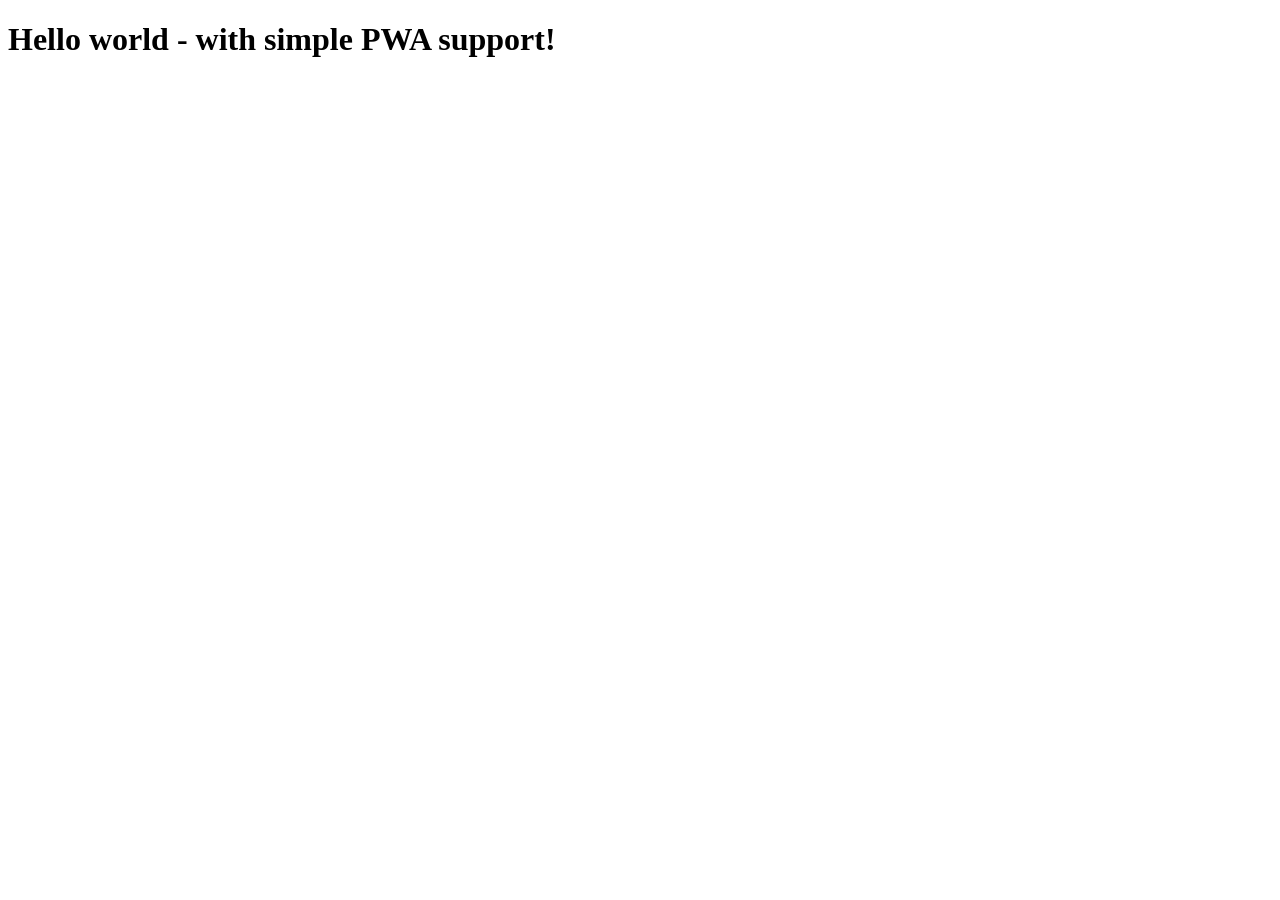
==== src/content/index.html @ b285e8cf "changed manifest json scope, url and meta tags in html" ====
<!DOCTYPE html>
<html lang="en">

<head>
  <meta charset="UTF-8" />
  <meta name="viewport" content="width=device-width, initial-scale=1.0" />
  <meta http-equiv="X-UA-Compatible" content="ie=edge" />
  <title>Local Storage</title>
  <meta name="description" content="Local Storage usage example." />

  <!-- Title -->
  <meta property="og:title" content="Local Storage usage example." />
  <!-- OPTIONAL description. 2-4 sentences. -->
  <meta property="og:description" content="Local Storage usage example." />
  <!-- full url with http(s) ie. https://maciejkorsan.github.io/my-repo/ -->
  <meta property="og:url" content="https://kamilpreweda.github.io/local_storage/" />
  <!-- full url to the image with http(s) ie. https://maciejkorsan.github.io/my-repo/assets/img/fb.png. Facebook suggests at least 1200 x 630. -->
  <meta property="og:image" content="https://maciejkorsan.com/wtf-gulp-starter/assets/img/cover.png" />

  <link rel="manifest" href="manifest.json" />
  <meta name="apple-mobile-web-app-capable" content="yes" />
  <link rel="apple-touch-icon" sizes="192x192" href="assets/pwa/icons/icon-192x192.png" />

  <link rel="icon" type="image/png" href="assets/pwa/icons/icon-192x192.png" />

  <link rel="stylesheet" href="css/main.css" />
</head>

<body>
  <h1>Hello world - with simple PWA support!</h1>

  <script src="js/main.js"></script>
</body>

</html>
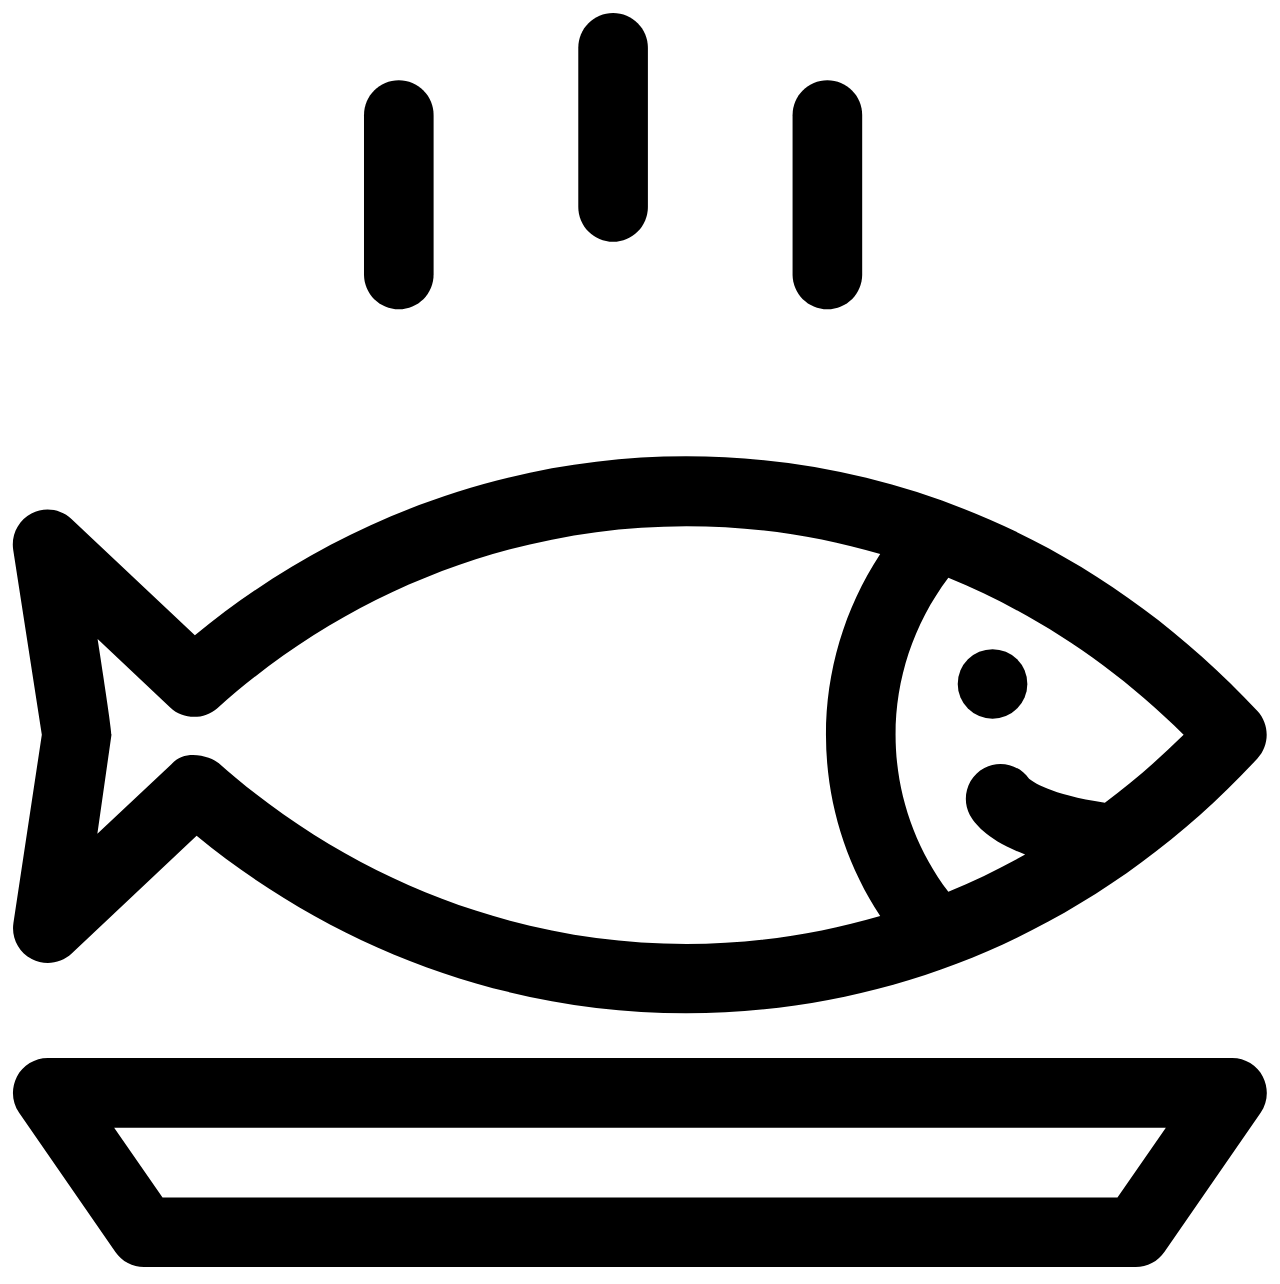
==== commit b501cd2e: "added and styled fish svg" ====
--- a/src/content/index.html
+++ b/src/content/index.html
@@ -27,9 +27,24 @@
 </head>
 
 <body>
-  <h1>Hello world - with simple PWA support!</h1>
 
   <script src="js/main.js"></script>
 </body>
+<svg xmlns="http://www.w3.org/2000/svg" xmlns:xlink="http://www.w3.org/1999/xlink" version="1.1" x="0px" y="0px"
+  viewBox="0 0 512 512" enable-background="new 0 0 512 512" xml:space="preserve">
+  <g>
+    <path
+      d="M495.9,425.3H16.1c-5.2,0-10.1,2.9-12.5,7.6c-2.4,4.7-2.1,10.3,0.9,14.6l39,56.4c2.6,3.8,7,6.1,11.6,6.1h401.7   c4.6,0,9-2.3,11.6-6.1l39-56.4c3-4.3,3.3-9.9,0.9-14.6C506,428.2,501.1,425.3,495.9,425.3z M449.4,481.8H62.6L43,453.6H469   L449.4,481.8z" />
+    <path
+      d="M158.3,122c7.8,0,14.1-6.3,14.1-14.1V43.4c0-7.8-6.3-14.1-14.1-14.1c-7.8,0-14.1,6.3-14.1,14.1v64.5   C144.2,115.7,150.5,122,158.3,122z" />
+    <path
+      d="M245.1,94.7c7.8,0,14.1-6.3,14.1-14.1V16.1c0-7.8-6.3-14.1-14.1-14.1C237.3,2,231,8.3,231,16.1v64.5   C231,88.4,237.3,94.7,245.1,94.7z" />
+    <path
+      d="M331.9,122c7.8,0,14.1-6.3,14.1-14.1V43.4c0-7.8-6.3-14.1-14.1-14.1s-14.1,6.3-14.1,14.1v64.5   C317.8,115.7,324.1,122,331.9,122z" />
+    <path
+      d="M9.6,385.2c5.3,2.8,11.8,1.9,16.2-2.2l50.6-47.7c56.7,46.5,126.6,71.9,198.3,71.9c0,0,0,0,0,0   c87.5,0,169.7-36.6,231.4-103.2c5-5.4,5-13.8,0-19.2c-61.8-66.5-144-103.2-231.4-103.2c-72,0-142.2,25.6-199,72.5l-50-47.1   c-4.4-4.1-10.9-5-16.2-2.2c-5.3,2.8-8.3,8.7-7.4,14.6l11.6,75L2.2,370.6C1.3,376.5,4.2,382.4,9.6,385.2z M380.9,230.8   c34.9,14.3,67.2,35.7,95.3,63.6c-10.1,10-20.8,19.2-31.9,27.5c-22.4-3.3-29.6-8.8-30.7-9.7c-4-5.7-11.8-7.7-18.1-4.4   c-6.9,3.6-9.5,12.2-5.9,19.1c1.9,3.5,7.3,10.3,22.4,16c-10.1,5.7-20.5,10.7-31.1,15.1C352.4,320.2,352.4,268.6,380.9,230.8z    M36.3,255.6l29.4,27.7c5.3,5,13.6,5.1,19.1,0.3c53.2-47.6,120.7-73.7,190-73.7c26.9,0,53.2,3.9,78.5,11.3   c-29.3,44.6-29.3,102,0,146.6c-25.3,7.4-51.6,11.3-78.5,11.3c-69,0-136.3-26-189.4-73.2c-2.7-2.4-13.4-6.3-19.1,0.3l-30.1,28.3   l5.7-40C42.2,293,36.3,255.6,36.3,255.6z" />
+    <circle cx="398.8" cy="273.8" r="14.1" />
+  </g>
+</svg>
 
 </html>
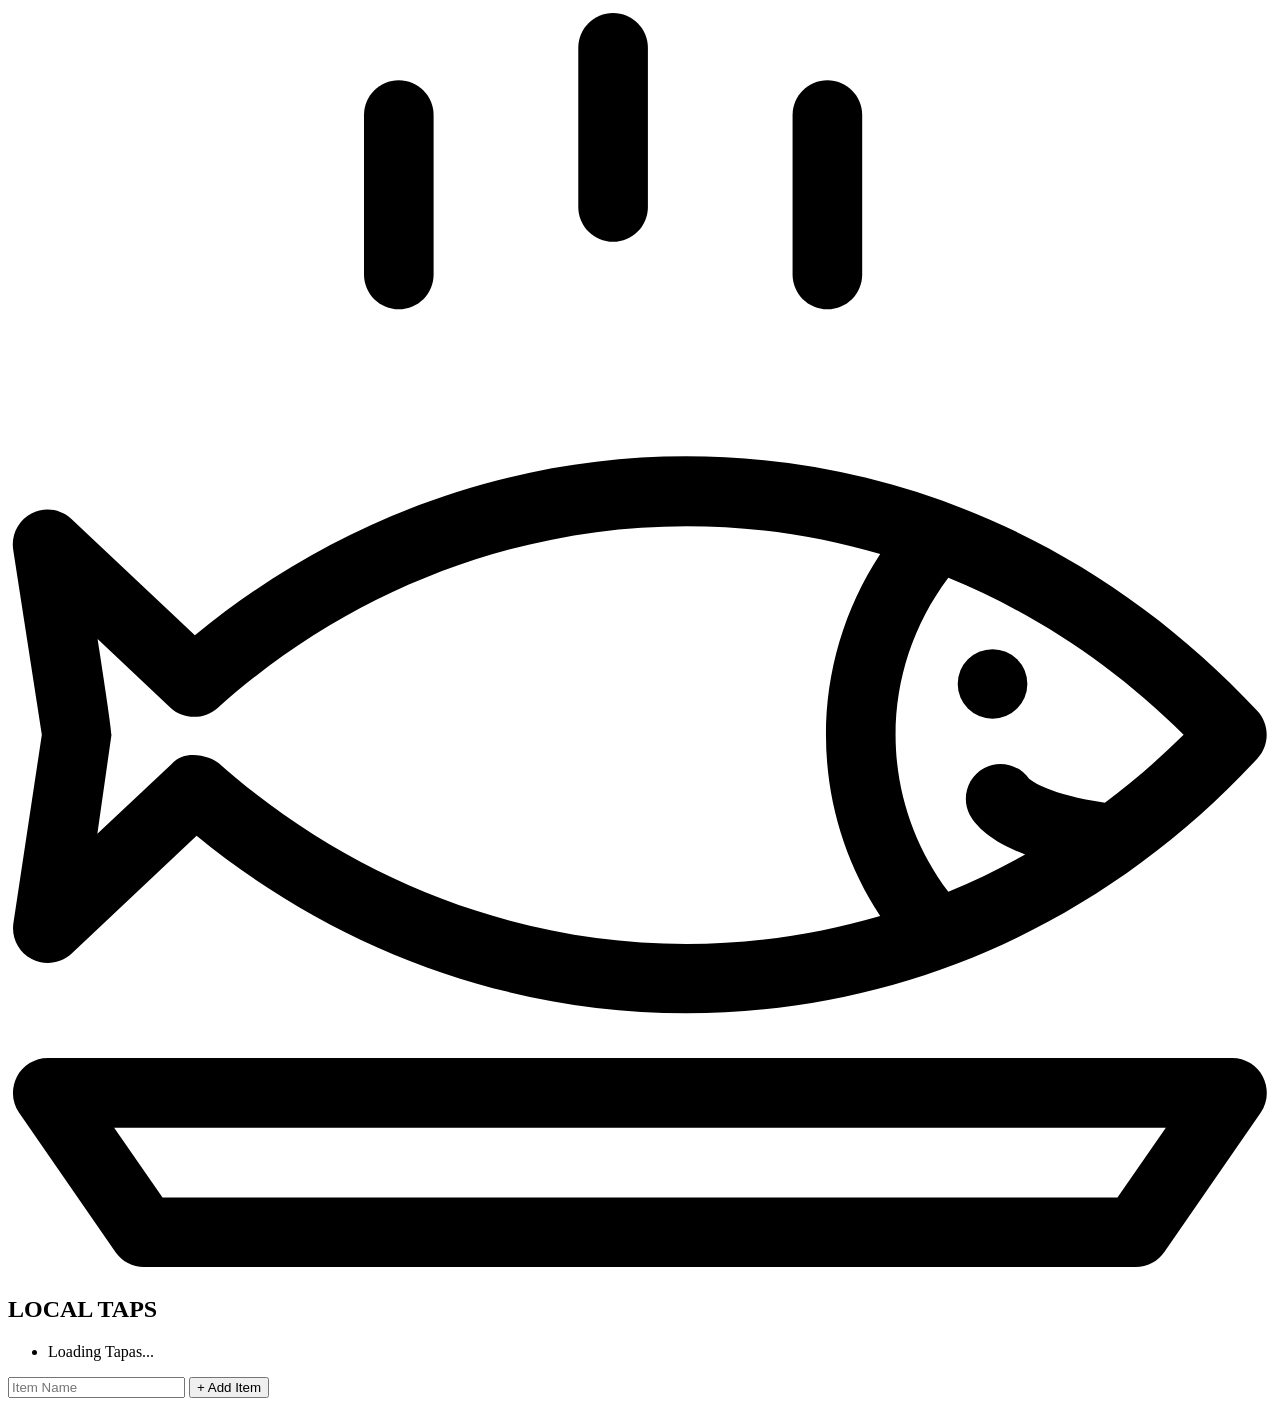
==== commit 2e6d31f6: "created html body" ====
--- a/src/content/index.html
+++ b/src/content/index.html
@@ -47,4 +47,16 @@
   </g>
 </svg>
 
+<div class="wrapper">
+  <h2>LOCAL TAPS</h2>
+  <p></p>
+  <ul class="plates">
+    <li>Loading Tapas...</li>
+  </ul>
+  <form class="add-items">
+    <input type="text" name="item" placeholder="Item Name" required>
+    <input type="submit" value="+ Add Item">
+  </form>
+</div>
+
 </html>
